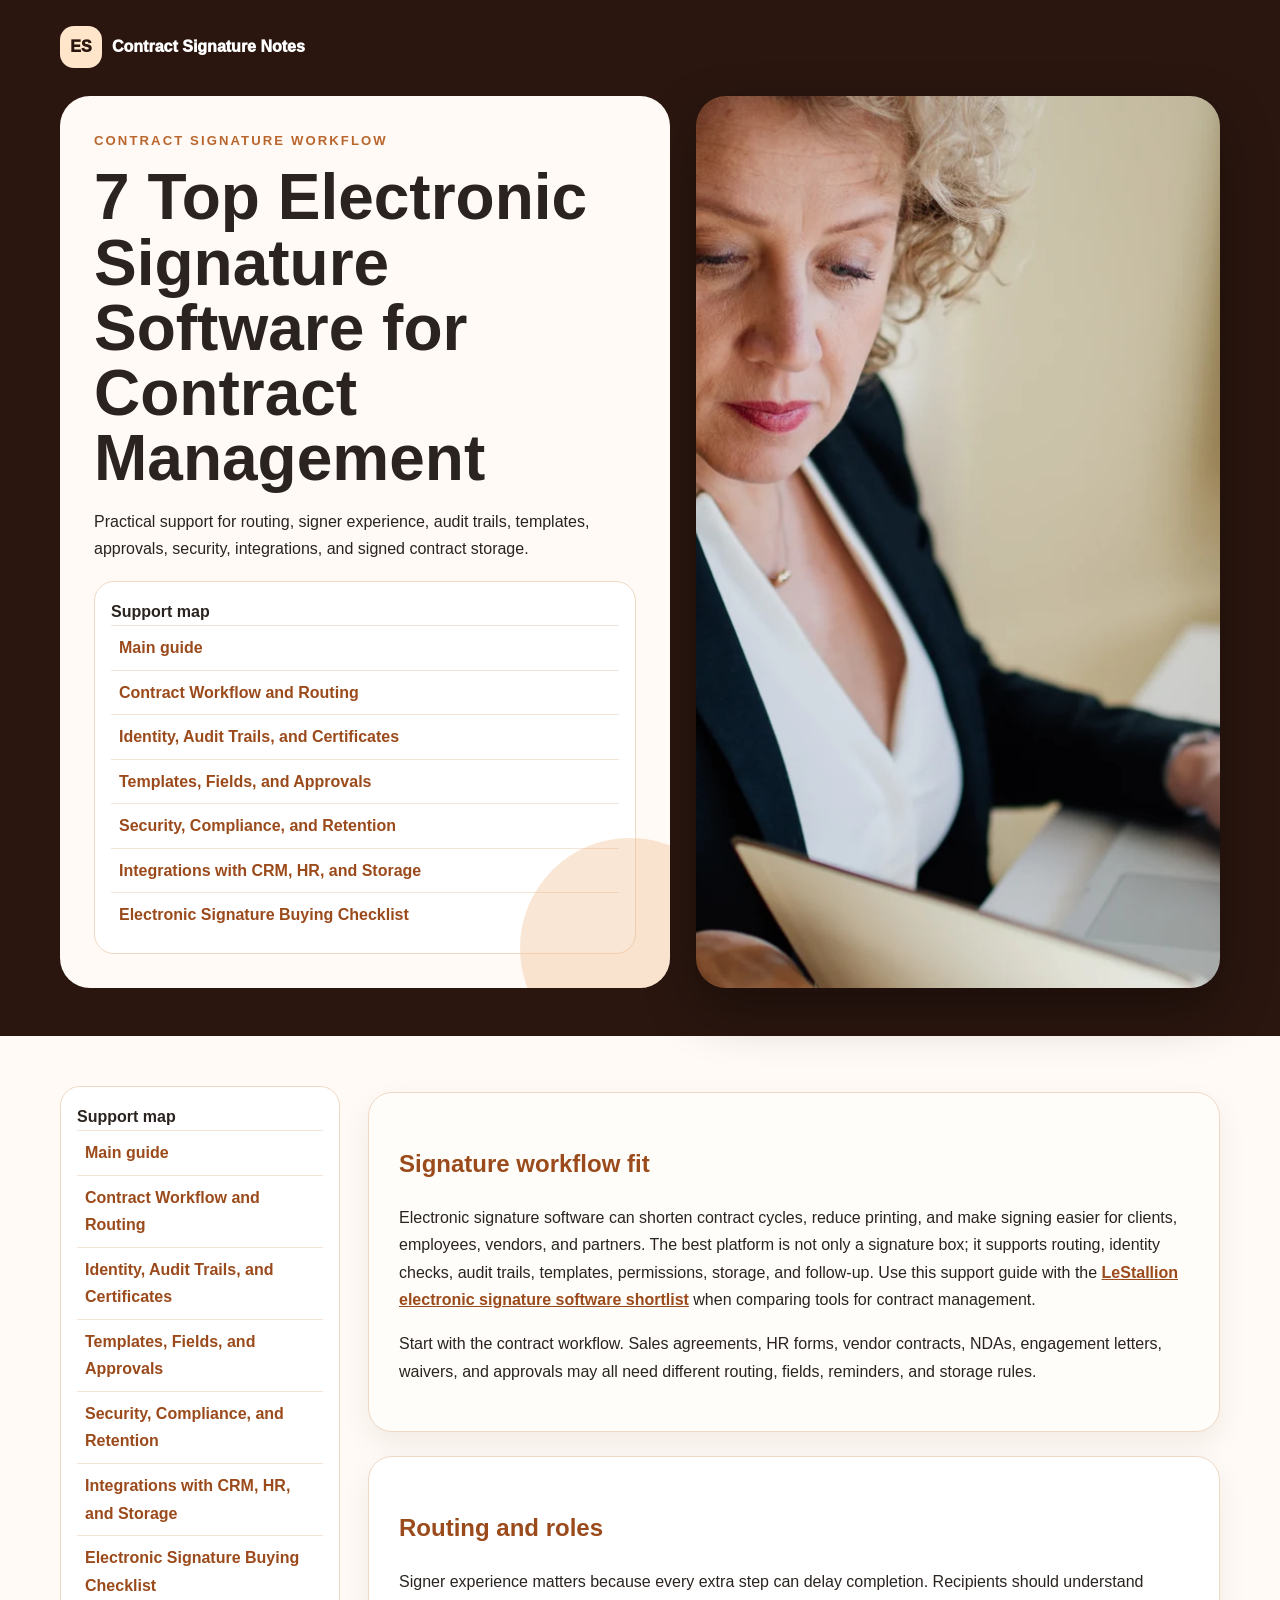
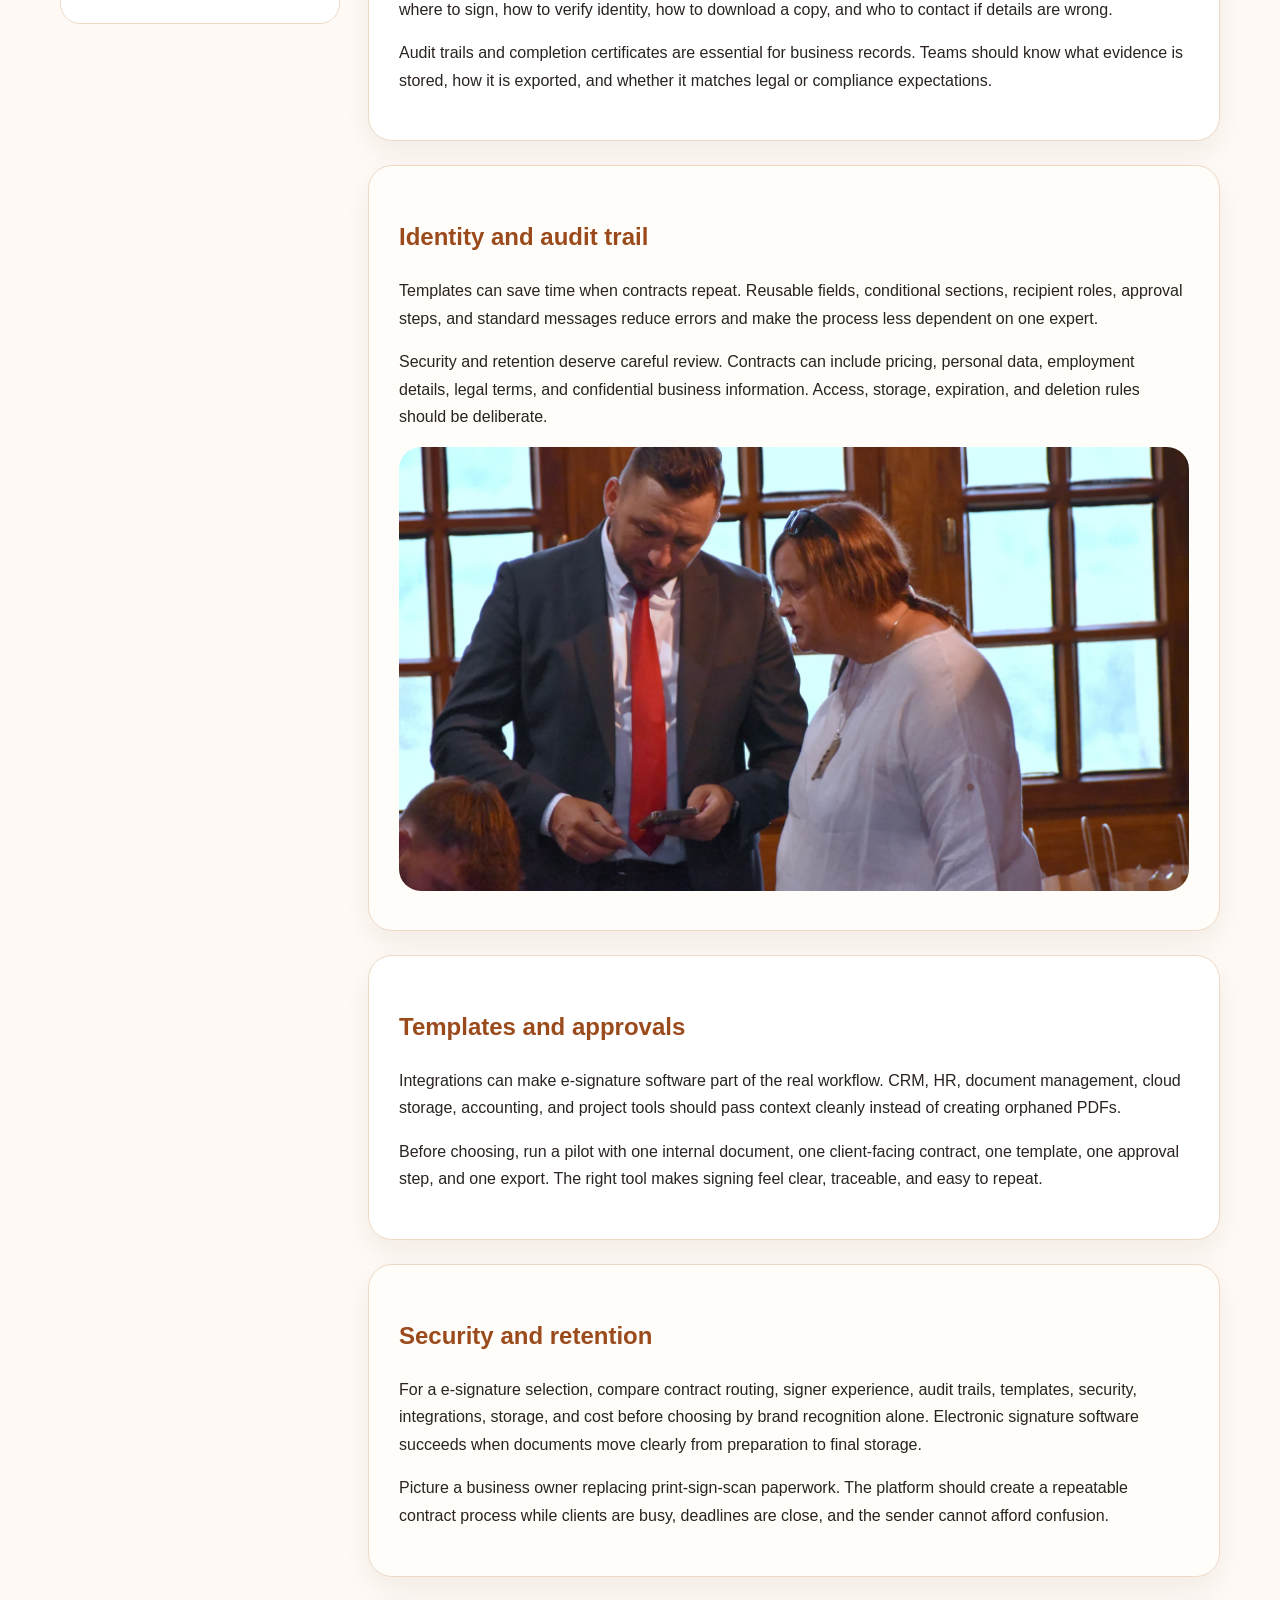
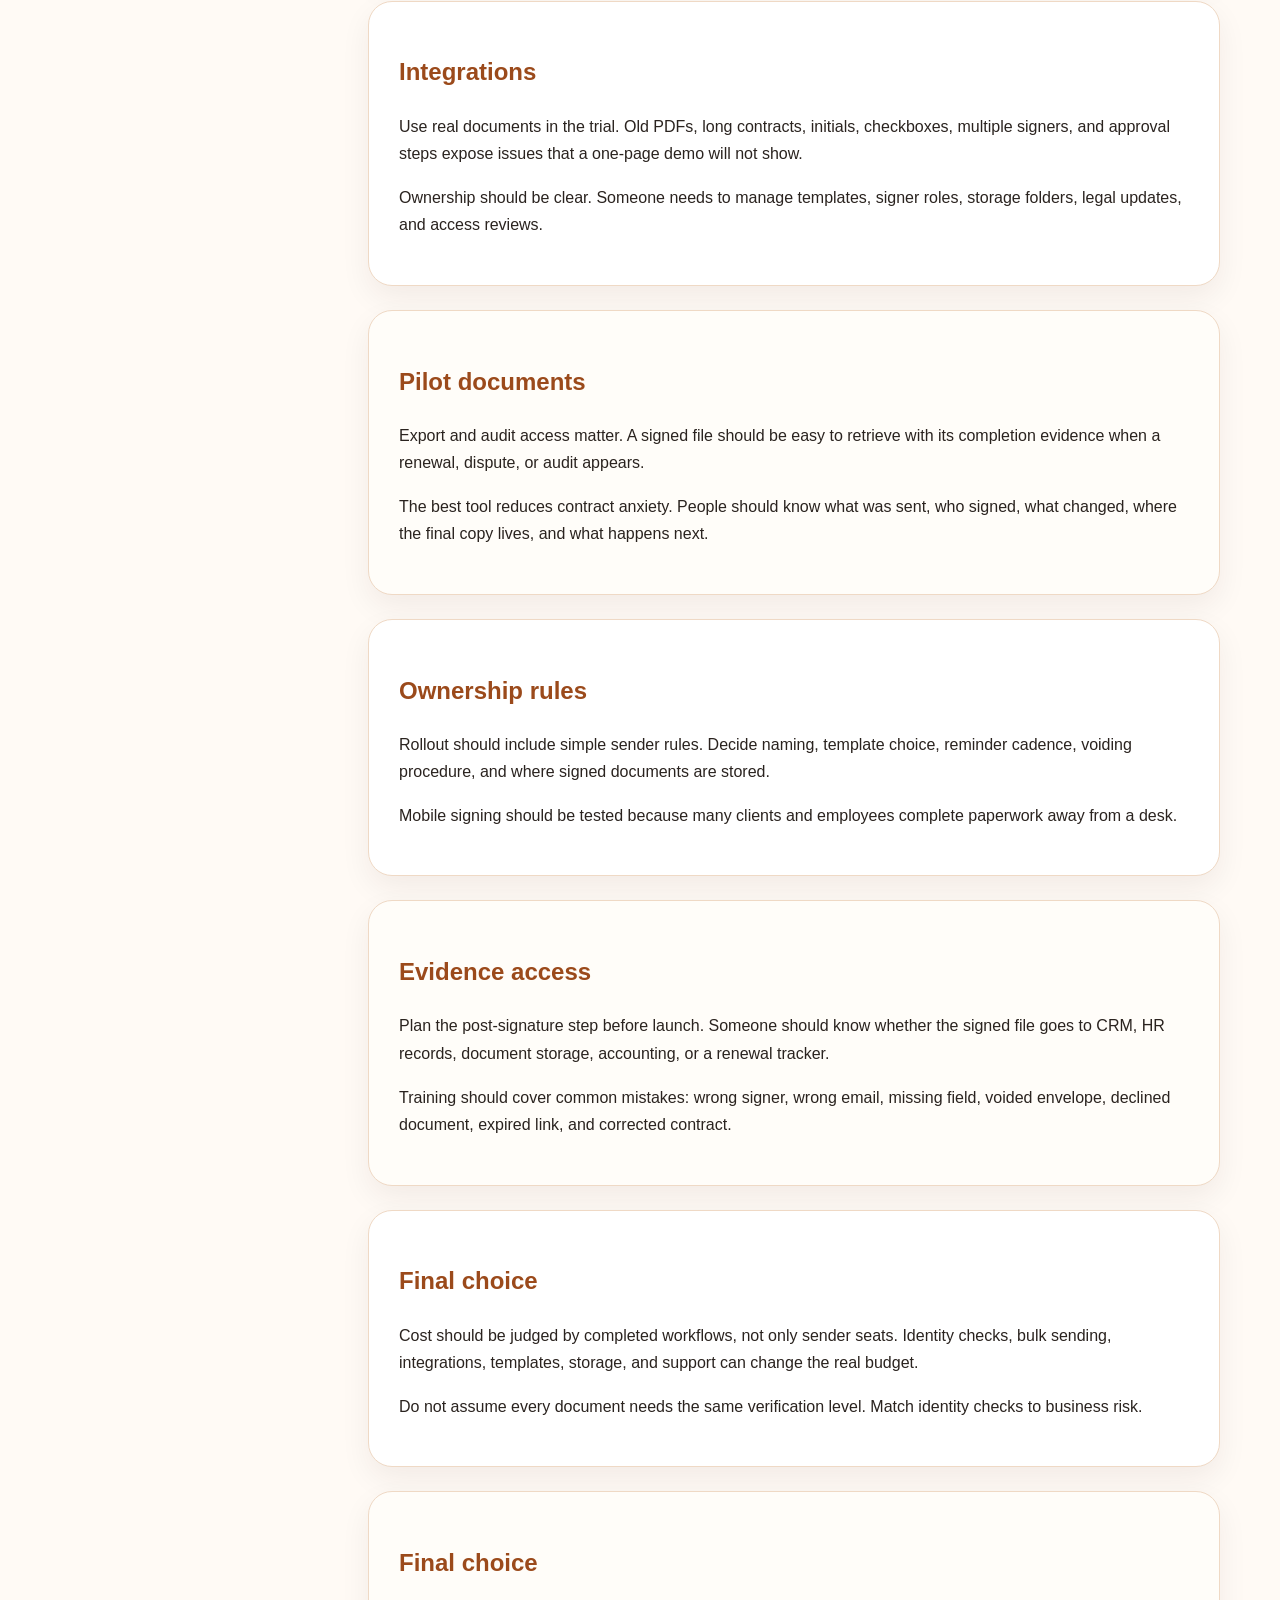
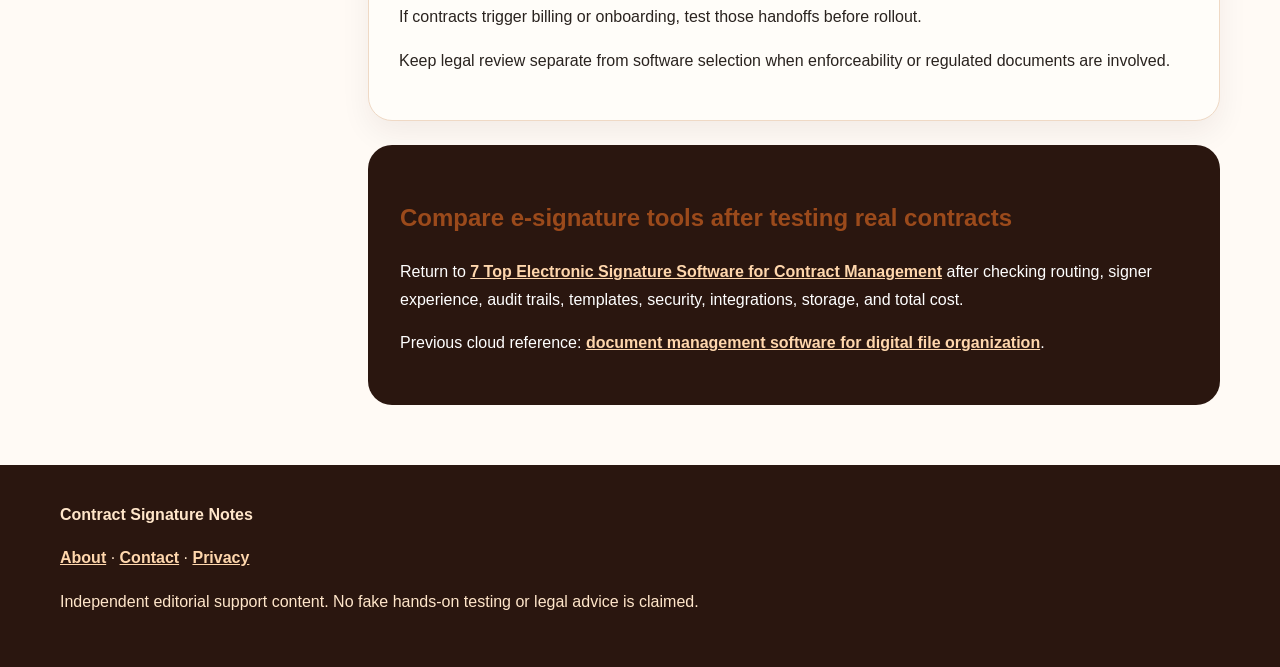
==== index.html @ 69bcdeff "Add index.html" ====
<!doctype html><html><head><meta charset="utf-8"><meta name="viewport" content="width=device-width,initial-scale=1"><title>7 Top Electronic Signature Software for Contract Management</title><meta name="description" content="Electronic signature software guide for contract management, routing, signer experience, audit trails, templates, security, integrations, and cost."><link rel="canonical" href="https://armaragex.github.io/lestallion-esignature-contracts-418/index.html"><style>body{margin:0;background:#fffaf5;color:#2a231f;font-family:Inter,Arial,sans-serif;line-height:1.72}a{color:#9b4a1b;font-weight:850}.wrap{max-width:1160px;margin:auto;padding:0 22px}.mast{background:#2a160f;color:white;padding:26px 0 48px}.brand{display:inline-flex;gap:10px;align-items:center;color:white;text-decoration:none;font-weight:950}.logo{width:42px;height:42px;border-radius:14px;background:#ffe6ca;color:#2a160f;display:grid;place-items:center}.heroDeck{margin-top:28px;display:grid;grid-template-columns:1fr .86fr;gap:26px;align-items:stretch}.titlePanel{background:#fffaf5;color:#2a231f;border-radius:30px;padding:34px;position:relative;overflow:hidden}.titlePanel:after{content:"";position:absolute;right:-70px;bottom:-70px;width:220px;height:220px;border-radius:50%;background:#f1b37f55}.hero{width:100%;height:100%;min-height:340px;object-fit:cover;border-radius:30px;box-shadow:0 22px 54px #0005}.eyebrow{text-transform:uppercase;letter-spacing:.16em;color:#b9662e;font-size:.82rem;font-weight:900}h1{font-size:clamp(2rem,5vw,4.2rem);line-height:1.02;margin:.2em 0}h2{color:#9b4a1b}.toc{background:white;border:1px solid #efd9c5;border-radius:20px;padding:16px;margin-top:18px}.toc a{display:block;text-decoration:none;border-top:1px solid #f3e4d5;padding:8px}.layout{display:grid;grid-template-columns:280px 1fr;gap:28px;margin-top:32px}.rail{position:sticky;top:16px;align-self:start}.card{background:white;border:1px solid #efd9c5;border-radius:24px;padding:30px;margin:24px 0;box-shadow:0 12px 30px #2a160f10}.card:nth-child(odd){background:#fffdf9}.inline{width:100%;aspect-ratio:16/9;object-fit:cover;border-radius:22px}.cta{background:#2a160f;color:white;border-radius:24px;padding:32px;margin:24px 0}.cta a{color:#ffd7ad}footer{background:#2a160f;color:#ffe6ca;margin-top:36px;padding:36px 0}footer a{color:#ffd7ad}@media(max-width:850px){.heroDeck,.layout{grid-template-columns:1fr}.rail{position:static}.hero{min-height:auto;aspect-ratio:16/9}}</style><script type="application/ld+json">{"@context": "https://schema.org", "@type": "Article", "headline": "7 Top Electronic Signature Software for Contract Management", "url": "https://armaragex.github.io/lestallion-esignature-contracts-418/index.html", "about": "electronic signature software for contract management", "mainEntityOfPage": "https://armaragex.github.io/lestallion-esignature-contracts-418/index.html"}</script></head><body><header class="mast"><div class="wrap"><a class="brand" href="https://armaragex.github.io/lestallion-esignature-contracts-418/index.html"><span class="logo">ES</span><span>Contract Signature Notes</span></a><div class="heroDeck"><div class="titlePanel"><div class="eyebrow">Contract signature workflow</div><h1>7 Top Electronic Signature Software for Contract Management</h1><p>Practical support for routing, signer experience, audit trails, templates, approvals, security, integrations, and signed contract storage.</p><nav class="toc"><strong>Support map</strong><a href="https://armaragex.github.io/lestallion-esignature-contracts-418/index.html">Main guide</a><a href="https://armaragex.github.io/lestallion-esignature-contracts-418/contract-workflow-and-routing.html">Contract Workflow and Routing</a><a href="https://armaragex.github.io/lestallion-esignature-contracts-418/identity-audit-trails-and-certificates.html">Identity, Audit Trails, and Certificates</a><a href="https://armaragex.github.io/lestallion-esignature-contracts-418/templates-fields-and-approvals.html">Templates, Fields, and Approvals</a><a href="https://armaragex.github.io/lestallion-esignature-contracts-418/security-compliance-and-retention.html">Security, Compliance, and Retention</a><a href="https://armaragex.github.io/lestallion-esignature-contracts-418/integrations-crm-hr-and-storage.html">Integrations with CRM, HR, and Storage</a><a href="https://armaragex.github.io/lestallion-esignature-contracts-418/esignature-buying-checklist.html">Electronic Signature Buying Checklist</a></nav></div><img class="hero" src="https://armaragex.github.io/lestallion-esignature-contracts-418/assets/lifestyle-1.webp" alt="electronic signature contract workflow"></div></div></header><main class="wrap"><div class="layout"><aside class="rail"><nav class="toc"><strong>Support map</strong><a href="https://armaragex.github.io/lestallion-esignature-contracts-418/index.html">Main guide</a><a href="https://armaragex.github.io/lestallion-esignature-contracts-418/contract-workflow-and-routing.html">Contract Workflow and Routing</a><a href="https://armaragex.github.io/lestallion-esignature-contracts-418/identity-audit-trails-and-certificates.html">Identity, Audit Trails, and Certificates</a><a href="https://armaragex.github.io/lestallion-esignature-contracts-418/templates-fields-and-approvals.html">Templates, Fields, and Approvals</a><a href="https://armaragex.github.io/lestallion-esignature-contracts-418/security-compliance-and-retention.html">Security, Compliance, and Retention</a><a href="https://armaragex.github.io/lestallion-esignature-contracts-418/integrations-crm-hr-and-storage.html">Integrations with CRM, HR, and Storage</a><a href="https://armaragex.github.io/lestallion-esignature-contracts-418/esignature-buying-checklist.html">Electronic Signature Buying Checklist</a></nav></aside><article><section class="card"><h2>Signature workflow fit</h2><p>Electronic signature software can shorten contract cycles, reduce printing, and make signing easier for clients, employees, vendors, and partners. The best platform is not only a signature box; it supports routing, identity checks, audit trails, templates, permissions, storage, and follow-up. Use this support guide with the <a href="https://lestallion.com/blogs/product-reviews/top-electronic-signature-software-for-contract-management">LeStallion electronic signature software shortlist</a> when comparing tools for contract management.</p><p>Start with the contract workflow. Sales agreements, HR forms, vendor contracts, NDAs, engagement letters, waivers, and approvals may all need different routing, fields, reminders, and storage rules.</p></section><section class="card"><h2>Routing and roles</h2><p>Signer experience matters because every extra step can delay completion. Recipients should understand where to sign, how to verify identity, how to download a copy, and who to contact if details are wrong.</p><p>Audit trails and completion certificates are essential for business records. Teams should know what evidence is stored, how it is exported, and whether it matches legal or compliance expectations.</p></section><section class="card"><h2>Identity and audit trail</h2><p>Templates can save time when contracts repeat. Reusable fields, conditional sections, recipient roles, approval steps, and standard messages reduce errors and make the process less dependent on one expert.</p><p>Security and retention deserve careful review. Contracts can include pricing, personal data, employment details, legal terms, and confidential business information. Access, storage, expiration, and deletion rules should be deliberate.</p><img class="inline" src="https://armaragex.github.io/lestallion-esignature-contracts-418/assets/lifestyle-2.webp" alt="contract documents and signature workflow on a desk"></section><section class="card"><h2>Templates and approvals</h2><p>Integrations can make e-signature software part of the real workflow. CRM, HR, document management, cloud storage, accounting, and project tools should pass context cleanly instead of creating orphaned PDFs.</p><p>Before choosing, run a pilot with one internal document, one client-facing contract, one template, one approval step, and one export. The right tool makes signing feel clear, traceable, and easy to repeat.</p></section><section class="card"><h2>Security and retention</h2><p>For a e-signature selection, compare contract routing, signer experience, audit trails, templates, security, integrations, storage, and cost before choosing by brand recognition alone. Electronic signature software succeeds when documents move clearly from preparation to final storage.</p><p>Picture a business owner replacing print-sign-scan paperwork. The platform should create a repeatable contract process while clients are busy, deadlines are close, and the sender cannot afford confusion.</p></section><section class="card"><h2>Integrations</h2><p>Use real documents in the trial. Old PDFs, long contracts, initials, checkboxes, multiple signers, and approval steps expose issues that a one-page demo will not show.</p><p>Ownership should be clear. Someone needs to manage templates, signer roles, storage folders, legal updates, and access reviews.</p></section><section class="card"><h2>Pilot documents</h2><p>Export and audit access matter. A signed file should be easy to retrieve with its completion evidence when a renewal, dispute, or audit appears.</p><p>The best tool reduces contract anxiety. People should know what was sent, who signed, what changed, where the final copy lives, and what happens next.</p></section><section class="card"><h2>Ownership rules</h2><p>Rollout should include simple sender rules. Decide naming, template choice, reminder cadence, voiding procedure, and where signed documents are stored.</p><p>Mobile signing should be tested because many clients and employees complete paperwork away from a desk.</p></section><section class="card"><h2>Evidence access</h2><p>Plan the post-signature step before launch. Someone should know whether the signed file goes to CRM, HR records, document storage, accounting, or a renewal tracker.</p><p>Training should cover common mistakes: wrong signer, wrong email, missing field, voided envelope, declined document, expired link, and corrected contract.</p></section><section class="card"><h2>Final choice</h2><p>Cost should be judged by completed workflows, not only sender seats. Identity checks, bulk sending, integrations, templates, storage, and support can change the real budget.</p><p>Do not assume every document needs the same verification level. Match identity checks to business risk.</p></section><section class="card"><h2>Final choice</h2><p>If contracts trigger billing or onboarding, test those handoffs before rollout.</p><p>Keep legal review separate from software selection when enforceability or regulated documents are involved.</p></section><section class="cta"><h2>Compare e-signature tools after testing real contracts</h2><p>Return to <a href="https://lestallion.com/blogs/product-reviews/top-electronic-signature-software-for-contract-management">7 Top Electronic Signature Software for Contract Management</a> after checking routing, signer experience, audit trails, templates, security, integrations, storage, and total cost.</p><p>Previous cloud reference: <a href="https://lestallion-document-management-417.onrender.com/index.html">document management software for digital file organization</a>.</p></section></article></div></main><footer><div class="wrap"><strong>Contract Signature Notes</strong><p><a href="https://armaragex.github.io/lestallion-esignature-contracts-418/about.html">About</a> · <a href="https://armaragex.github.io/lestallion-esignature-contracts-418/contact.html">Contact</a> · <a href="https://armaragex.github.io/lestallion-esignature-contracts-418/privacy.html">Privacy</a></p><p>Independent editorial support content. No fake hands-on testing or legal advice is claimed.</p></div></footer></body></html>
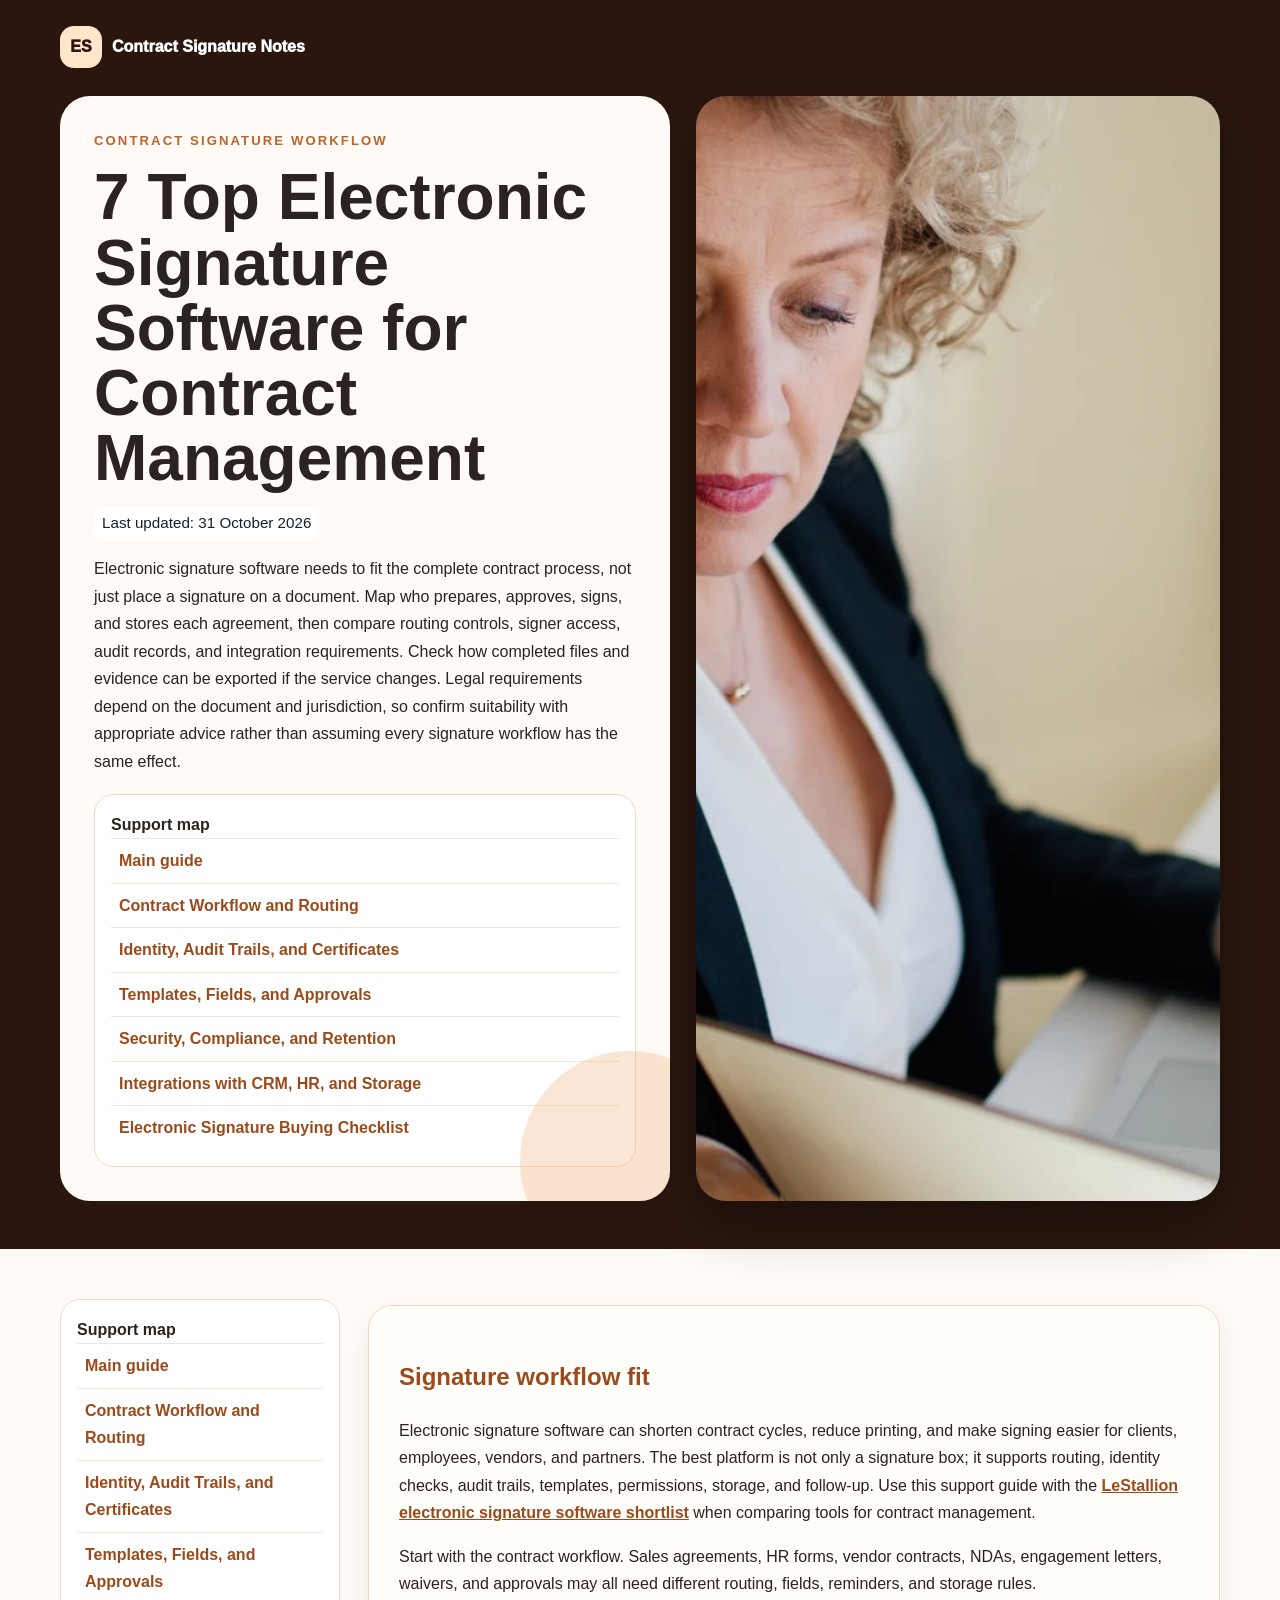
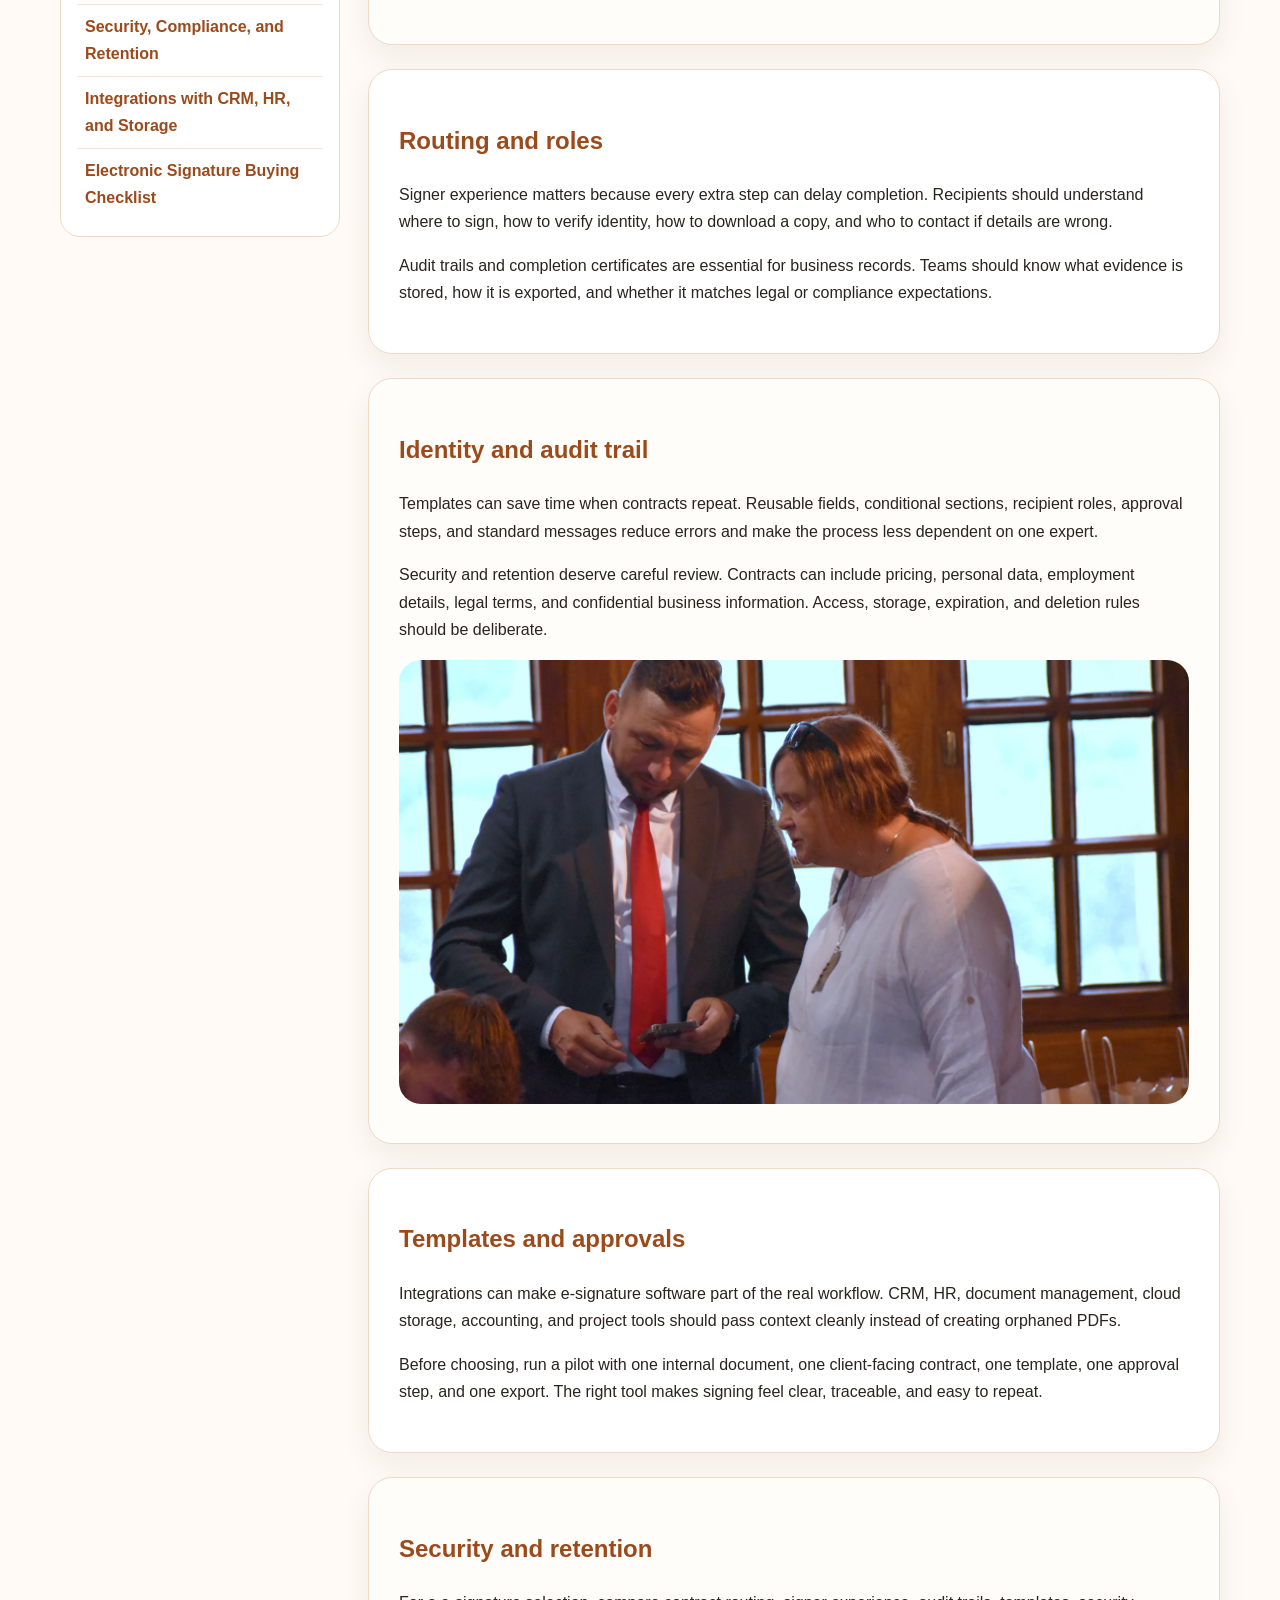
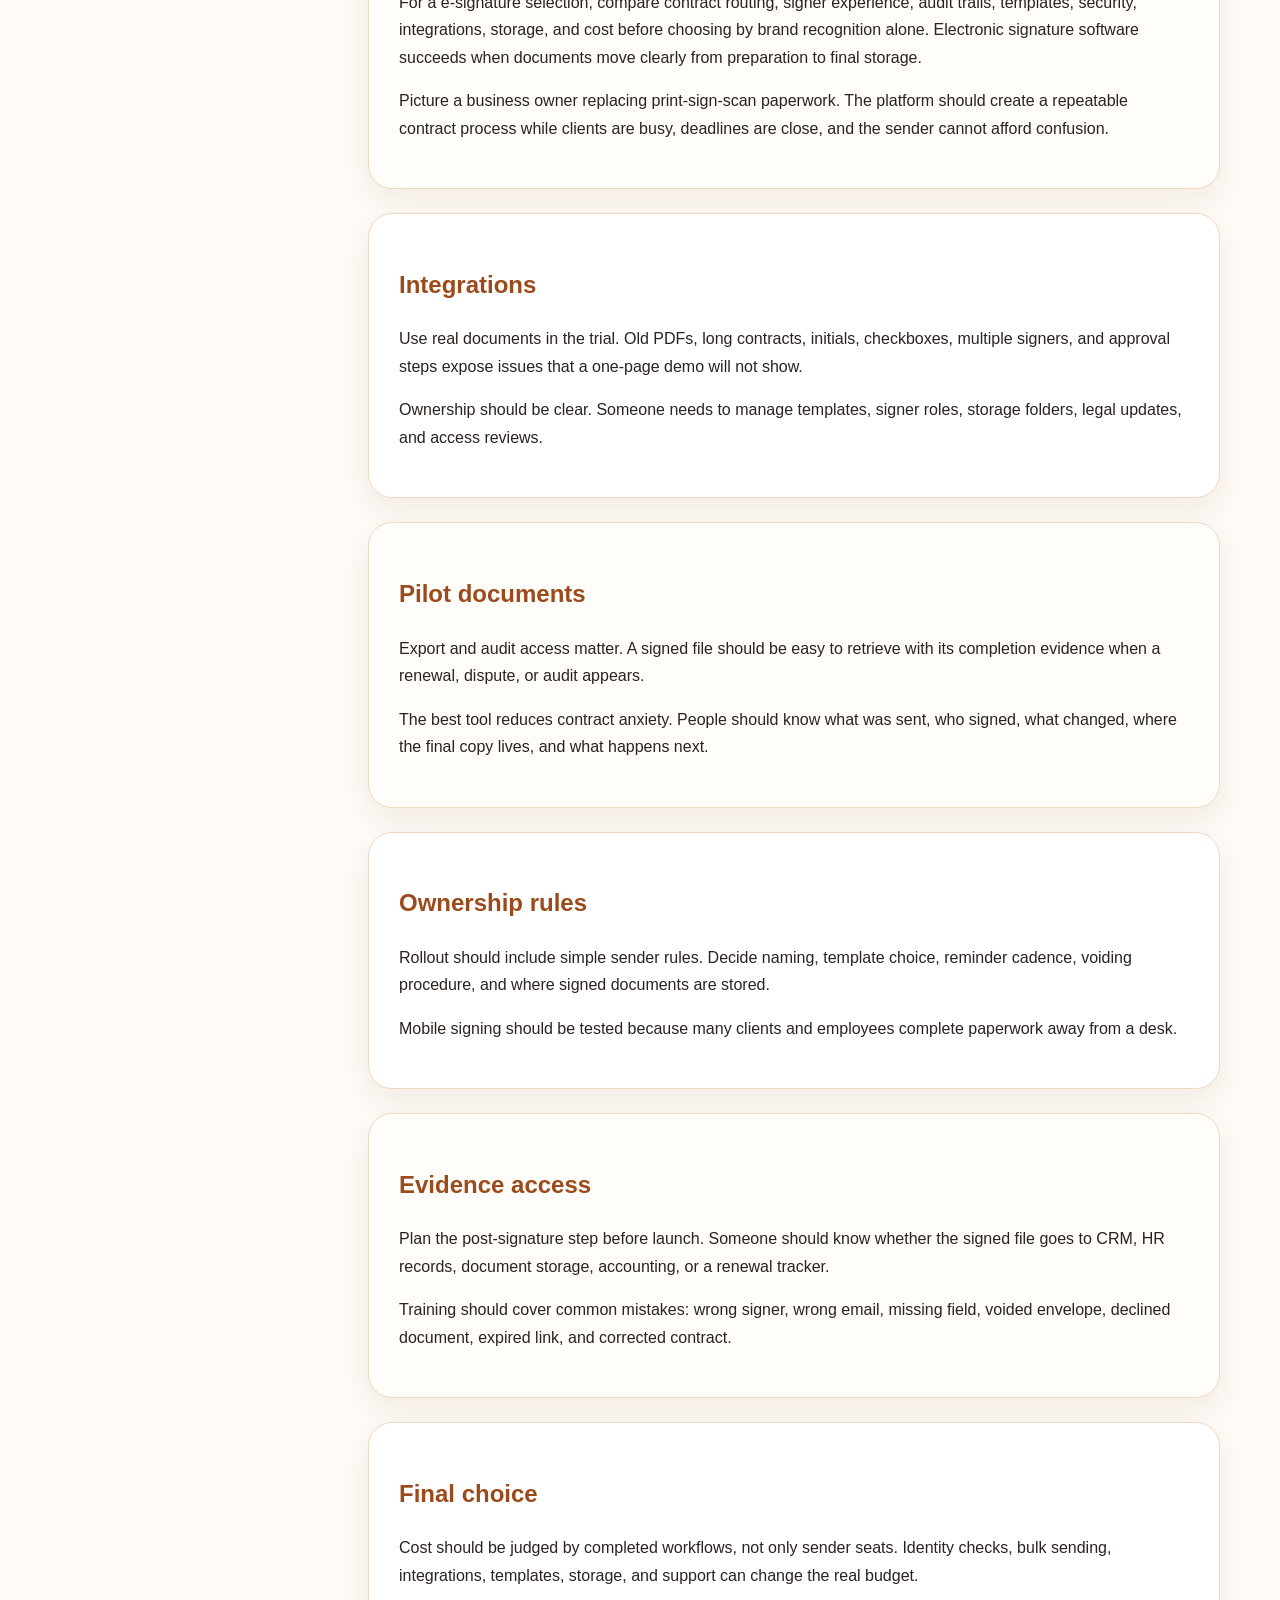
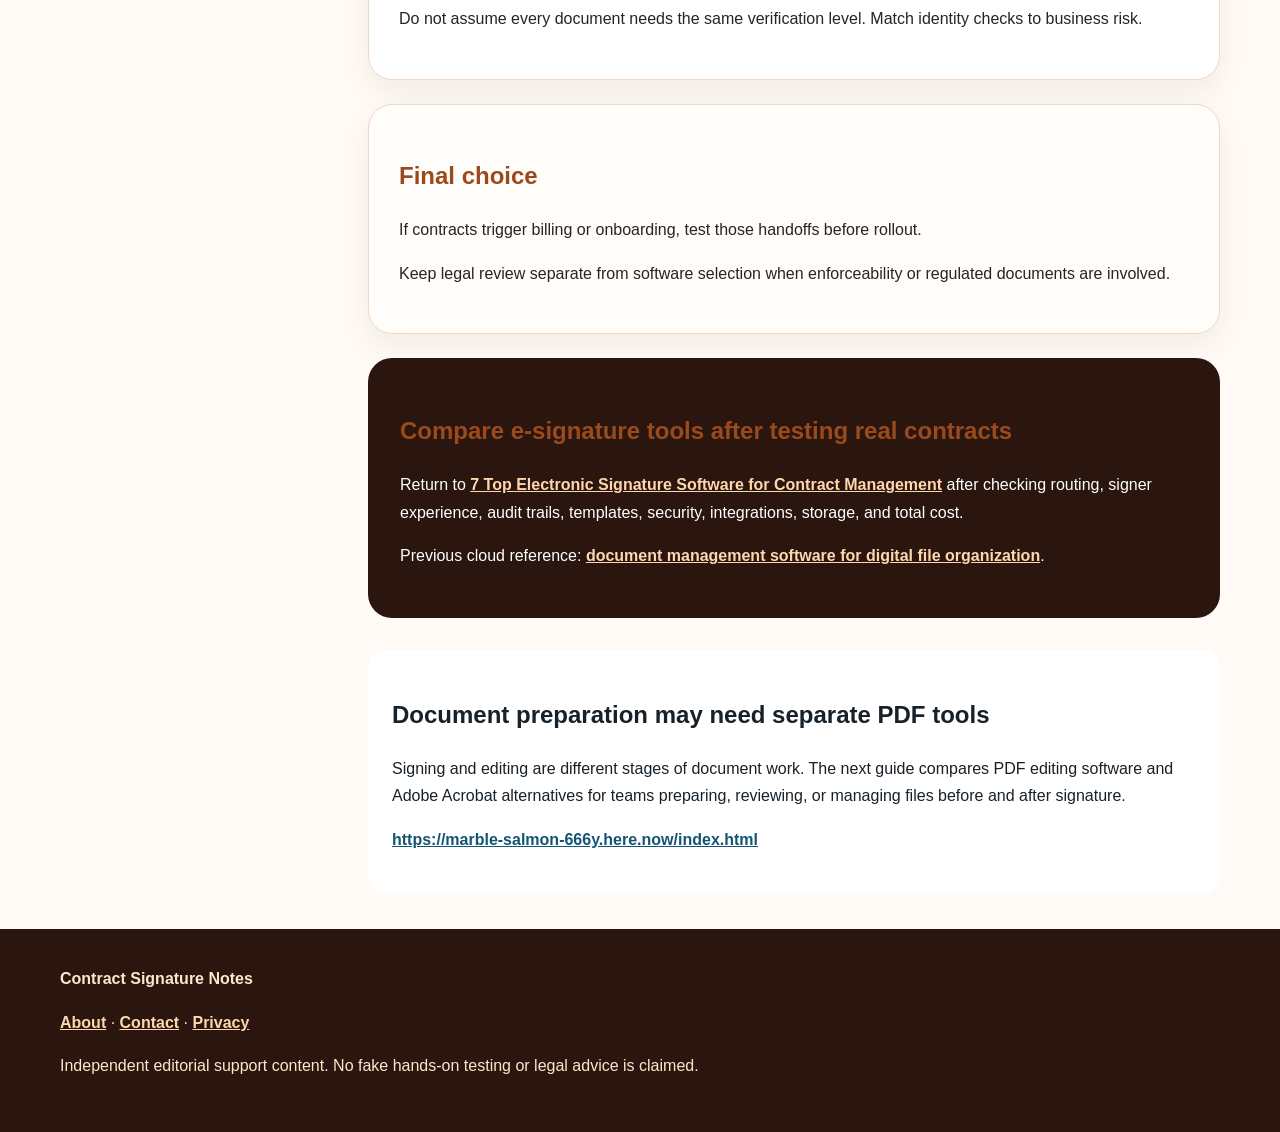
==== commit 98440bdf: "Refresh office guide introduction, date and next reading link" ====
--- a/index.html
+++ b/index.html
@@ -1 +1,5 @@
-<!doctype html><html><head><meta charset="utf-8"><meta name="viewport" content="width=device-width,initial-scale=1"><title>7 Top Electronic Signature Software for Contract Management</title><meta name="description" content="Electronic signature software guide for contract management, routing, signer experience, audit trails, templates, security, integrations, and cost."><link rel="canonical" href="https://armaragex.github.io/lestallion-esignature-contracts-418/index.html"><style>body{margin:0;background:#fffaf5;color:#2a231f;font-family:Inter,Arial,sans-serif;line-height:1.72}a{color:#9b4a1b;font-weight:850}.wrap{max-width:1160px;margin:auto;padding:0 22px}.mast{background:#2a160f;color:white;padding:26px 0 48px}.brand{display:inline-flex;gap:10px;align-items:center;color:white;text-decoration:none;font-weight:950}.logo{width:42px;height:42px;border-radius:14px;background:#ffe6ca;color:#2a160f;display:grid;place-items:center}.heroDeck{margin-top:28px;display:grid;grid-template-columns:1fr .86fr;gap:26px;align-items:stretch}.titlePanel{background:#fffaf5;color:#2a231f;border-radius:30px;padding:34px;position:relative;overflow:hidden}.titlePanel:after{content:"";position:absolute;right:-70px;bottom:-70px;width:220px;height:220px;border-radius:50%;background:#f1b37f55}.hero{width:100%;height:100%;min-height:340px;object-fit:cover;border-radius:30px;box-shadow:0 22px 54px #0005}.eyebrow{text-transform:uppercase;letter-spacing:.16em;color:#b9662e;font-size:.82rem;font-weight:900}h1{font-size:clamp(2rem,5vw,4.2rem);line-height:1.02;margin:.2em 0}h2{color:#9b4a1b}.toc{background:white;border:1px solid #efd9c5;border-radius:20px;padding:16px;margin-top:18px}.toc a{display:block;text-decoration:none;border-top:1px solid #f3e4d5;padding:8px}.layout{display:grid;grid-template-columns:280px 1fr;gap:28px;margin-top:32px}.rail{position:sticky;top:16px;align-self:start}.card{background:white;border:1px solid #efd9c5;border-radius:24px;padding:30px;margin:24px 0;box-shadow:0 12px 30px #2a160f10}.card:nth-child(odd){background:#fffdf9}.inline{width:100%;aspect-ratio:16/9;object-fit:cover;border-radius:22px}.cta{background:#2a160f;color:white;border-radius:24px;padding:32px;margin:24px 0}.cta a{color:#ffd7ad}footer{background:#2a160f;color:#ffe6ca;margin-top:36px;padding:36px 0}footer a{color:#ffd7ad}@media(max-width:850px){.heroDeck,.layout{grid-template-columns:1fr}.rail{position:static}.hero{min-height:auto;aspect-ratio:16/9}}</style><script type="application/ld+json">{"@context": "https://schema.org", "@type": "Article", "headline": "7 Top Electronic Signature Software for Contract Management", "url": "https://armaragex.github.io/lestallion-esignature-contracts-418/index.html", "about": "electronic signature software for contract management", "mainEntityOfPage": "https://armaragex.github.io/lestallion-esignature-contracts-418/index.html"}</script></head><body><header class="mast"><div class="wrap"><a class="brand" href="https://armaragex.github.io/lestallion-esignature-contracts-418/index.html"><span class="logo">ES</span><span>Contract Signature Notes</span></a><div class="heroDeck"><div class="titlePanel"><div class="eyebrow">Contract signature workflow</div><h1>7 Top Electronic Signature Software for Contract Management</h1><p>Practical support for routing, signer experience, audit trails, templates, approvals, security, integrations, and signed contract storage.</p><nav class="toc"><strong>Support map</strong><a href="https://armaragex.github.io/lestallion-esignature-contracts-418/index.html">Main guide</a><a href="https://armaragex.github.io/lestallion-esignature-contracts-418/contract-workflow-and-routing.html">Contract Workflow and Routing</a><a href="https://armaragex.github.io/lestallion-esignature-contracts-418/identity-audit-trails-and-certificates.html">Identity, Audit Trails, and Certificates</a><a href="https://armaragex.github.io/lestallion-esignature-contracts-418/templates-fields-and-approvals.html">Templates, Fields, and Approvals</a><a href="https://armaragex.github.io/lestallion-esignature-contracts-418/security-compliance-and-retention.html">Security, Compliance, and Retention</a><a href="https://armaragex.github.io/lestallion-esignature-contracts-418/integrations-crm-hr-and-storage.html">Integrations with CRM, HR, and Storage</a><a href="https://armaragex.github.io/lestallion-esignature-contracts-418/esignature-buying-checklist.html">Electronic Signature Buying Checklist</a></nav></div><img class="hero" src="https://armaragex.github.io/lestallion-esignature-contracts-418/assets/lifestyle-1.webp" alt="electronic signature contract workflow"></div></div></header><main class="wrap"><div class="layout"><aside class="rail"><nav class="toc"><strong>Support map</strong><a href="https://armaragex.github.io/lestallion-esignature-contracts-418/index.html">Main guide</a><a href="https://armaragex.github.io/lestallion-esignature-contracts-418/contract-workflow-and-routing.html">Contract Workflow and Routing</a><a href="https://armaragex.github.io/lestallion-esignature-contracts-418/identity-audit-trails-and-certificates.html">Identity, Audit Trails, and Certificates</a><a href="https://armaragex.github.io/lestallion-esignature-contracts-418/templates-fields-and-approvals.html">Templates, Fields, and Approvals</a><a href="https://armaragex.github.io/lestallion-esignature-contracts-418/security-compliance-and-retention.html">Security, Compliance, and Retention</a><a href="https://armaragex.github.io/lestallion-esignature-contracts-418/integrations-crm-hr-and-storage.html">Integrations with CRM, HR, and Storage</a><a href="https://armaragex.github.io/lestallion-esignature-contracts-418/esignature-buying-checklist.html">Electronic Signature Buying Checklist</a></nav></aside><article><section class="card"><h2>Signature workflow fit</h2><p>Electronic signature software can shorten contract cycles, reduce printing, and make signing easier for clients, employees, vendors, and partners. The best platform is not only a signature box; it supports routing, identity checks, audit trails, templates, permissions, storage, and follow-up. Use this support guide with the <a href="https://lestallion.com/blogs/product-reviews/top-electronic-signature-software-for-contract-management">LeStallion electronic signature software shortlist</a> when comparing tools for contract management.</p><p>Start with the contract workflow. Sales agreements, HR forms, vendor contracts, NDAs, engagement letters, waivers, and approvals may all need different routing, fields, reminders, and storage rules.</p></section><section class="card"><h2>Routing and roles</h2><p>Signer experience matters because every extra step can delay completion. Recipients should understand where to sign, how to verify identity, how to download a copy, and who to contact if details are wrong.</p><p>Audit trails and completion certificates are essential for business records. Teams should know what evidence is stored, how it is exported, and whether it matches legal or compliance expectations.</p></section><section class="card"><h2>Identity and audit trail</h2><p>Templates can save time when contracts repeat. Reusable fields, conditional sections, recipient roles, approval steps, and standard messages reduce errors and make the process less dependent on one expert.</p><p>Security and retention deserve careful review. Contracts can include pricing, personal data, employment details, legal terms, and confidential business information. Access, storage, expiration, and deletion rules should be deliberate.</p><img class="inline" src="https://armaragex.github.io/lestallion-esignature-contracts-418/assets/lifestyle-2.webp" alt="contract documents and signature workflow on a desk"></section><section class="card"><h2>Templates and approvals</h2><p>Integrations can make e-signature software part of the real workflow. CRM, HR, document management, cloud storage, accounting, and project tools should pass context cleanly instead of creating orphaned PDFs.</p><p>Before choosing, run a pilot with one internal document, one client-facing contract, one template, one approval step, and one export. The right tool makes signing feel clear, traceable, and easy to repeat.</p></section><section class="card"><h2>Security and retention</h2><p>For a e-signature selection, compare contract routing, signer experience, audit trails, templates, security, integrations, storage, and cost before choosing by brand recognition alone. Electronic signature software succeeds when documents move clearly from preparation to final storage.</p><p>Picture a business owner replacing print-sign-scan paperwork. The platform should create a repeatable contract process while clients are busy, deadlines are close, and the sender cannot afford confusion.</p></section><section class="card"><h2>Integrations</h2><p>Use real documents in the trial. Old PDFs, long contracts, initials, checkboxes, multiple signers, and approval steps expose issues that a one-page demo will not show.</p><p>Ownership should be clear. Someone needs to manage templates, signer roles, storage folders, legal updates, and access reviews.</p></section><section class="card"><h2>Pilot documents</h2><p>Export and audit access matter. A signed file should be easy to retrieve with its completion evidence when a renewal, dispute, or audit appears.</p><p>The best tool reduces contract anxiety. People should know what was sent, who signed, what changed, where the final copy lives, and what happens next.</p></section><section class="card"><h2>Ownership rules</h2><p>Rollout should include simple sender rules. Decide naming, template choice, reminder cadence, voiding procedure, and where signed documents are stored.</p><p>Mobile signing should be tested because many clients and employees complete paperwork away from a desk.</p></section><section class="card"><h2>Evidence access</h2><p>Plan the post-signature step before launch. Someone should know whether the signed file goes to CRM, HR records, document storage, accounting, or a renewal tracker.</p><p>Training should cover common mistakes: wrong signer, wrong email, missing field, voided envelope, declined document, expired link, and corrected contract.</p></section><section class="card"><h2>Final choice</h2><p>Cost should be judged by completed workflows, not only sender seats. Identity checks, bulk sending, integrations, templates, storage, and support can change the real budget.</p><p>Do not assume every document needs the same verification level. Match identity checks to business risk.</p></section><section class="card"><h2>Final choice</h2><p>If contracts trigger billing or onboarding, test those handoffs before rollout.</p><p>Keep legal review separate from software selection when enforceability or regulated documents are involved.</p></section><section class="cta"><h2>Compare e-signature tools after testing real contracts</h2><p>Return to <a href="https://lestallion.com/blogs/product-reviews/top-electronic-signature-software-for-contract-management">7 Top Electronic Signature Software for Contract Management</a> after checking routing, signer experience, audit trails, templates, security, integrations, storage, and total cost.</p><p>Previous cloud reference: <a href="https://lestallion-document-management-417.onrender.com/index.html">document management software for digital file organization</a>.</p></section></article></div></main><footer><div class="wrap"><strong>Contract Signature Notes</strong><p><a href="https://armaragex.github.io/lestallion-esignature-contracts-418/about.html">About</a> · <a href="https://armaragex.github.io/lestallion-esignature-contracts-418/contact.html">Contact</a> · <a href="https://armaragex.github.io/lestallion-esignature-contracts-418/privacy.html">Privacy</a></p><p>Independent editorial support content. No fake hands-on testing or legal advice is claimed.</p></div></footer></body></html>+<!doctype html><html><head><meta charset="utf-8"><meta name="viewport" content="width=device-width,initial-scale=1"><title>7 Top Electronic Signature Software for Contract Management</title><meta name="description" content="Electronic signature software guide for contract management, routing, signer experience, audit trails, templates, security, integrations, and cost."><link rel="canonical" href="https://armaragex.github.io/lestallion-esignature-contracts-418/index.html"><style>body{margin:0;background:#fffaf5;color:#2a231f;font-family:Inter,Arial,sans-serif;line-height:1.72}a{color:#9b4a1b;font-weight:850}.wrap{max-width:1160px;margin:auto;padding:0 22px}.mast{background:#2a160f;color:white;padding:26px 0 48px}.brand{display:inline-flex;gap:10px;align-items:center;color:white;text-decoration:none;font-weight:950}.logo{width:42px;height:42px;border-radius:14px;background:#ffe6ca;color:#2a160f;display:grid;place-items:center}.heroDeck{margin-top:28px;display:grid;grid-template-columns:1fr .86fr;gap:26px;align-items:stretch}.titlePanel{background:#fffaf5;color:#2a231f;border-radius:30px;padding:34px;position:relative;overflow:hidden}.titlePanel:after{content:"";position:absolute;right:-70px;bottom:-70px;width:220px;height:220px;border-radius:50%;background:#f1b37f55}.hero{width:100%;height:100%;min-height:340px;object-fit:cover;border-radius:30px;box-shadow:0 22px 54px #0005}.eyebrow{text-transform:uppercase;letter-spacing:.16em;color:#b9662e;font-size:.82rem;font-weight:900}h1{font-size:clamp(2rem,5vw,4.2rem);line-height:1.02;margin:.2em 0}h2{color:#9b4a1b}.toc{background:white;border:1px solid #efd9c5;border-radius:20px;padding:16px;margin-top:18px}.toc a{display:block;text-decoration:none;border-top:1px solid #f3e4d5;padding:8px}.layout{display:grid;grid-template-columns:280px 1fr;gap:28px;margin-top:32px}.rail{position:sticky;top:16px;align-self:start}.card{background:white;border:1px solid #efd9c5;border-radius:24px;padding:30px;margin:24px 0;box-shadow:0 12px 30px #2a160f10}.card:nth-child(odd){background:#fffdf9}.inline{width:100%;aspect-ratio:16/9;object-fit:cover;border-radius:22px}.cta{background:#2a160f;color:white;border-radius:24px;padding:32px;margin:24px 0}.cta a{color:#ffd7ad}footer{background:#2a160f;color:#ffe6ca;margin-top:36px;padding:36px 0}footer a{color:#ffd7ad}@media(max-width:850px){.heroDeck,.layout{grid-template-columns:1fr}.rail{position:static}.hero{min-height:auto;aspect-ratio:16/9}}</style><script type="application/ld+json">{"@context":"https://schema.org","@type":"Article","headline":"7 Top Electronic Signature Software for Contract Management","url":"https://armaragex.github.io/lestallion-esignature-contracts-418/index.html","about":"electronic signature software for contract management","mainEntityOfPage":"https://armaragex.github.io/lestallion-esignature-contracts-418/index.html","dateModified":"2026-10-31T08:34:45Z"}</script>
+<meta property="article:modified_time" content="2026-10-31T08:34:45Z">
+</head><body><header class="mast"><div class="wrap"><a class="brand" href="https://armaragex.github.io/lestallion-esignature-contracts-418/index.html"><span class="logo">ES</span><span>Contract Signature Notes</span></a><div class="heroDeck"><div class="titlePanel"><div class="eyebrow">Contract signature workflow</div><h1>7 Top Electronic Signature Software for Contract Management</h1>
+<p class="article-refreshed" style="font-size:.95rem;opacity:1;display:table;max-width:100%;padding:.2rem .5rem;border-radius:.35rem;background:#fff;color:#172129;overflow-wrap:anywhere">Last updated: <time datetime="2026-10-31T08:34:45Z">31 October 2026</time></p><p>Electronic signature software needs to fit the complete contract process, not just place a signature on a document. Map who prepares, approves, signs, and stores each agreement, then compare routing controls, signer access, audit records, and integration requirements. Check how completed files and evidence can be exported if the service changes. Legal requirements depend on the document and jurisdiction, so confirm suitability with appropriate advice rather than assuming every signature workflow has the same effect.</p><nav class="toc"><strong>Support map</strong><a href="https://armaragex.github.io/lestallion-esignature-contracts-418/index.html">Main guide</a><a href="https://armaragex.github.io/lestallion-esignature-contracts-418/contract-workflow-and-routing.html">Contract Workflow and Routing</a><a href="https://armaragex.github.io/lestallion-esignature-contracts-418/identity-audit-trails-and-certificates.html">Identity, Audit Trails, and Certificates</a><a href="https://armaragex.github.io/lestallion-esignature-contracts-418/templates-fields-and-approvals.html">Templates, Fields, and Approvals</a><a href="https://armaragex.github.io/lestallion-esignature-contracts-418/security-compliance-and-retention.html">Security, Compliance, and Retention</a><a href="https://armaragex.github.io/lestallion-esignature-contracts-418/integrations-crm-hr-and-storage.html">Integrations with CRM, HR, and Storage</a><a href="https://armaragex.github.io/lestallion-esignature-contracts-418/esignature-buying-checklist.html">Electronic Signature Buying Checklist</a></nav></div><img class="hero" src="https://armaragex.github.io/lestallion-esignature-contracts-418/assets/lifestyle-1.webp" alt="electronic signature contract workflow"></div></div></header><main class="wrap"><div class="layout"><aside class="rail"><nav class="toc"><strong>Support map</strong><a href="https://armaragex.github.io/lestallion-esignature-contracts-418/index.html">Main guide</a><a href="https://armaragex.github.io/lestallion-esignature-contracts-418/contract-workflow-and-routing.html">Contract Workflow and Routing</a><a href="https://armaragex.github.io/lestallion-esignature-contracts-418/identity-audit-trails-and-certificates.html">Identity, Audit Trails, and Certificates</a><a href="https://armaragex.github.io/lestallion-esignature-contracts-418/templates-fields-and-approvals.html">Templates, Fields, and Approvals</a><a href="https://armaragex.github.io/lestallion-esignature-contracts-418/security-compliance-and-retention.html">Security, Compliance, and Retention</a><a href="https://armaragex.github.io/lestallion-esignature-contracts-418/integrations-crm-hr-and-storage.html">Integrations with CRM, HR, and Storage</a><a href="https://armaragex.github.io/lestallion-esignature-contracts-418/esignature-buying-checklist.html">Electronic Signature Buying Checklist</a></nav></aside><article><section class="card"><h2>Signature workflow fit</h2><p>Electronic signature software can shorten contract cycles, reduce printing, and make signing easier for clients, employees, vendors, and partners. The best platform is not only a signature box; it supports routing, identity checks, audit trails, templates, permissions, storage, and follow-up. Use this support guide with the <a href="https://lestallion.com/blogs/product-reviews/top-electronic-signature-software-for-contract-management">LeStallion electronic signature software shortlist</a> when comparing tools for contract management.</p><p>Start with the contract workflow. Sales agreements, HR forms, vendor contracts, NDAs, engagement letters, waivers, and approvals may all need different routing, fields, reminders, and storage rules.</p></section><section class="card"><h2>Routing and roles</h2><p>Signer experience matters because every extra step can delay completion. Recipients should understand where to sign, how to verify identity, how to download a copy, and who to contact if details are wrong.</p><p>Audit trails and completion certificates are essential for business records. Teams should know what evidence is stored, how it is exported, and whether it matches legal or compliance expectations.</p></section><section class="card"><h2>Identity and audit trail</h2><p>Templates can save time when contracts repeat. Reusable fields, conditional sections, recipient roles, approval steps, and standard messages reduce errors and make the process less dependent on one expert.</p><p>Security and retention deserve careful review. Contracts can include pricing, personal data, employment details, legal terms, and confidential business information. Access, storage, expiration, and deletion rules should be deliberate.</p><img class="inline" src="https://armaragex.github.io/lestallion-esignature-contracts-418/assets/lifestyle-2.webp" alt="contract documents and signature workflow on a desk"></section><section class="card"><h2>Templates and approvals</h2><p>Integrations can make e-signature software part of the real workflow. CRM, HR, document management, cloud storage, accounting, and project tools should pass context cleanly instead of creating orphaned PDFs.</p><p>Before choosing, run a pilot with one internal document, one client-facing contract, one template, one approval step, and one export. The right tool makes signing feel clear, traceable, and easy to repeat.</p></section><section class="card"><h2>Security and retention</h2><p>For a e-signature selection, compare contract routing, signer experience, audit trails, templates, security, integrations, storage, and cost before choosing by brand recognition alone. Electronic signature software succeeds when documents move clearly from preparation to final storage.</p><p>Picture a business owner replacing print-sign-scan paperwork. The platform should create a repeatable contract process while clients are busy, deadlines are close, and the sender cannot afford confusion.</p></section><section class="card"><h2>Integrations</h2><p>Use real documents in the trial. Old PDFs, long contracts, initials, checkboxes, multiple signers, and approval steps expose issues that a one-page demo will not show.</p><p>Ownership should be clear. Someone needs to manage templates, signer roles, storage folders, legal updates, and access reviews.</p></section><section class="card"><h2>Pilot documents</h2><p>Export and audit access matter. A signed file should be easy to retrieve with its completion evidence when a renewal, dispute, or audit appears.</p><p>The best tool reduces contract anxiety. People should know what was sent, who signed, what changed, where the final copy lives, and what happens next.</p></section><section class="card"><h2>Ownership rules</h2><p>Rollout should include simple sender rules. Decide naming, template choice, reminder cadence, voiding procedure, and where signed documents are stored.</p><p>Mobile signing should be tested because many clients and employees complete paperwork away from a desk.</p></section><section class="card"><h2>Evidence access</h2><p>Plan the post-signature step before launch. Someone should know whether the signed file goes to CRM, HR records, document storage, accounting, or a renewal tracker.</p><p>Training should cover common mistakes: wrong signer, wrong email, missing field, voided envelope, declined document, expired link, and corrected contract.</p></section><section class="card"><h2>Final choice</h2><p>Cost should be judged by completed workflows, not only sender seats. Identity checks, bulk sending, integrations, templates, storage, and support can change the real budget.</p><p>Do not assume every document needs the same verification level. Match identity checks to business risk.</p></section><section class="card"><h2>Final choice</h2><p>If contracts trigger billing or onboarding, test those handoffs before rollout.</p><p>Keep legal review separate from software selection when enforceability or regulated documents are involved.</p></section><section class="cta"><h2>Compare e-signature tools after testing real contracts</h2><p>Return to <a href="https://lestallion.com/blogs/product-reviews/top-electronic-signature-software-for-contract-management">7 Top Electronic Signature Software for Contract Management</a> after checking routing, signer experience, audit trails, templates, security, integrations, storage, and total cost.</p><p>Previous cloud reference: <a href="https://lestallion-document-management-417.onrender.com/index.html">document management software for digital file organization</a>.</p></section><section class="cross-link-forward" style="margin-top:2rem;background:#fff;color:#172129;padding:1.5rem;border-radius:1rem"><h2 style="color:#172129">Document preparation may need separate PDF tools</h2><p style="color:#172129">Signing and editing are different stages of document work. The next guide compares PDF editing software and Adobe Acrobat alternatives for teams preparing, reviewing, or managing files before and after signature.</p><p style="color:#172129"><a href="https://marble-salmon-666y.here.now/index.html" style="overflow-wrap:anywhere;word-break:break-word;color:#145575">https://marble-salmon-666y.here.now/index.html</a></p></section>
+</article></div></main><footer><div class="wrap"><strong>Contract Signature Notes</strong><p><a href="https://armaragex.github.io/lestallion-esignature-contracts-418/about.html">About</a> · <a href="https://armaragex.github.io/lestallion-esignature-contracts-418/contact.html">Contact</a> · <a href="https://armaragex.github.io/lestallion-esignature-contracts-418/privacy.html">Privacy</a></p><p>Independent editorial support content. No fake hands-on testing or legal advice is claimed.</p></div></footer></body></html>
